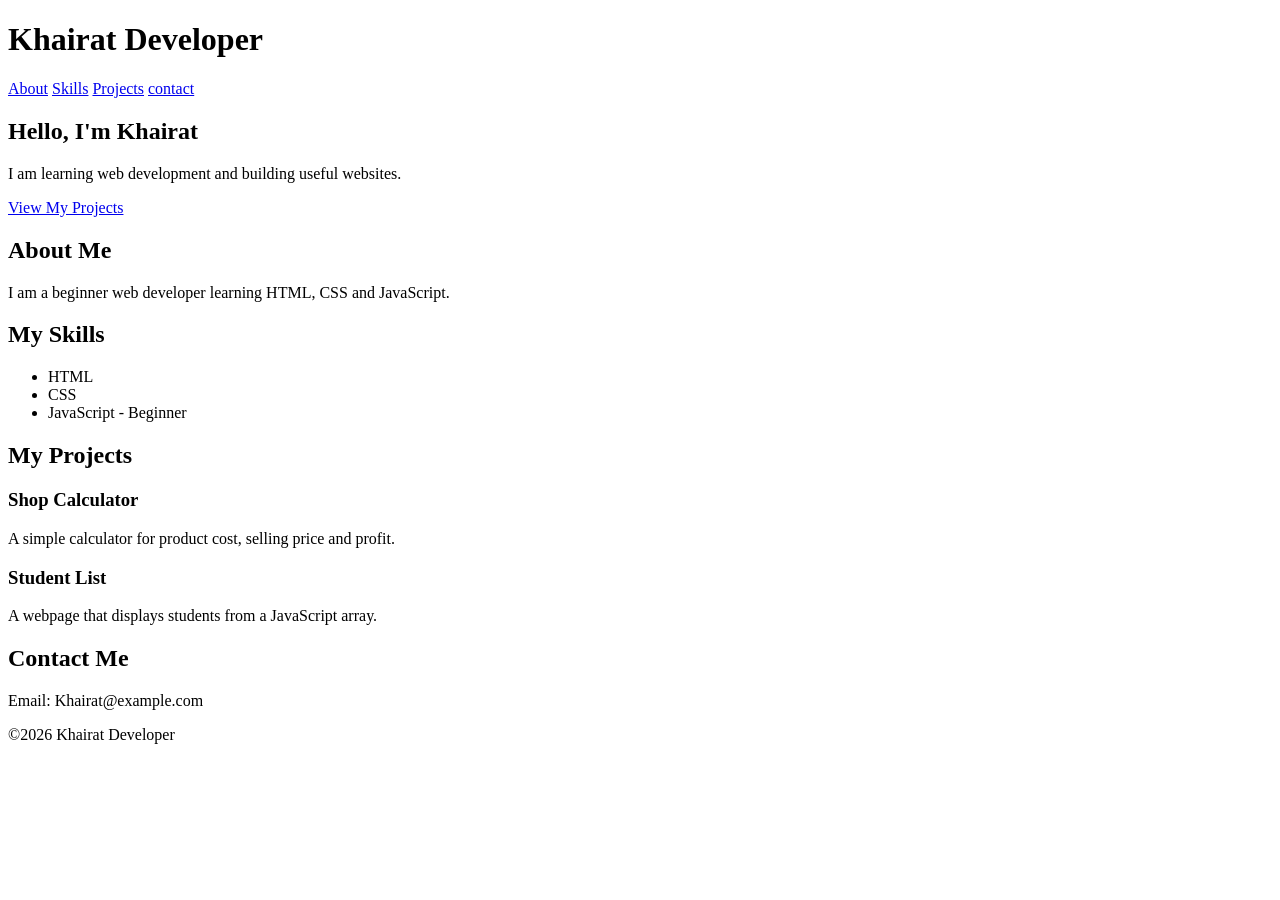
==== index.html @ 92e356dc "updated" ====
<!DOCTYPE html>
<html lang="en">
<head>
    <meta charset="UTF-8">
    <meta name="viewport" content="width=device-width, initial-scale=1.0">
    <title>Khairat Portfolio</title>
    <link rel="stylesheet" href="style.css">
</head>
<body>
    <header>
        <h1>Khairat Developer</h1>

        <nav>
            <a href="#about">About</a>
            <a href="skills">Skills</a>
            <a href="#projects">Projects</a>
            <a href="contact">contact</a>
        </nav>
    </header>
    <main>
    <section class="hero">
        <h2>Hello, I'm Khairat</h2>
        <p>I am learning web development and building useful websites.</p>
        <a class="button" href="#projects">View My Projects</a> </section> 
    </section>
    <section id="about">  
       <h2>About Me</h2> 
        <p>I am a beginner web developer learning HTML, CSS and JavaScript.</p> 
        </section> 


        <section id="skills">
            <h2>My Skills</h2>
            <ul>
                <li>HTML</li>
                <li>CSS</li>
                <li>JavaScript - Beginner</li>
            </ul>
        </section>
        <section id="Projects">
            <h2>My Projects</h2>
            <div class="project-card">
                <h3>Shop Calculator</h3>
                <p> A simple calculator for product cost, selling price and profit.</p>
            </div>
            <div class="project-card">
                <h3>Student List</h3>
                <p>A webpage that displays students from a JavaScript array.</p>
            </div>

        </section>

        <section id="contact">
            <h2>Contact Me</h2>
            <p>Email: Khairat@example.com</p>

        </section>
        </main>

        <footer>
            <p>&copy;2026 Khairat Developer</p>
        </footer>




    
</body>
</html>
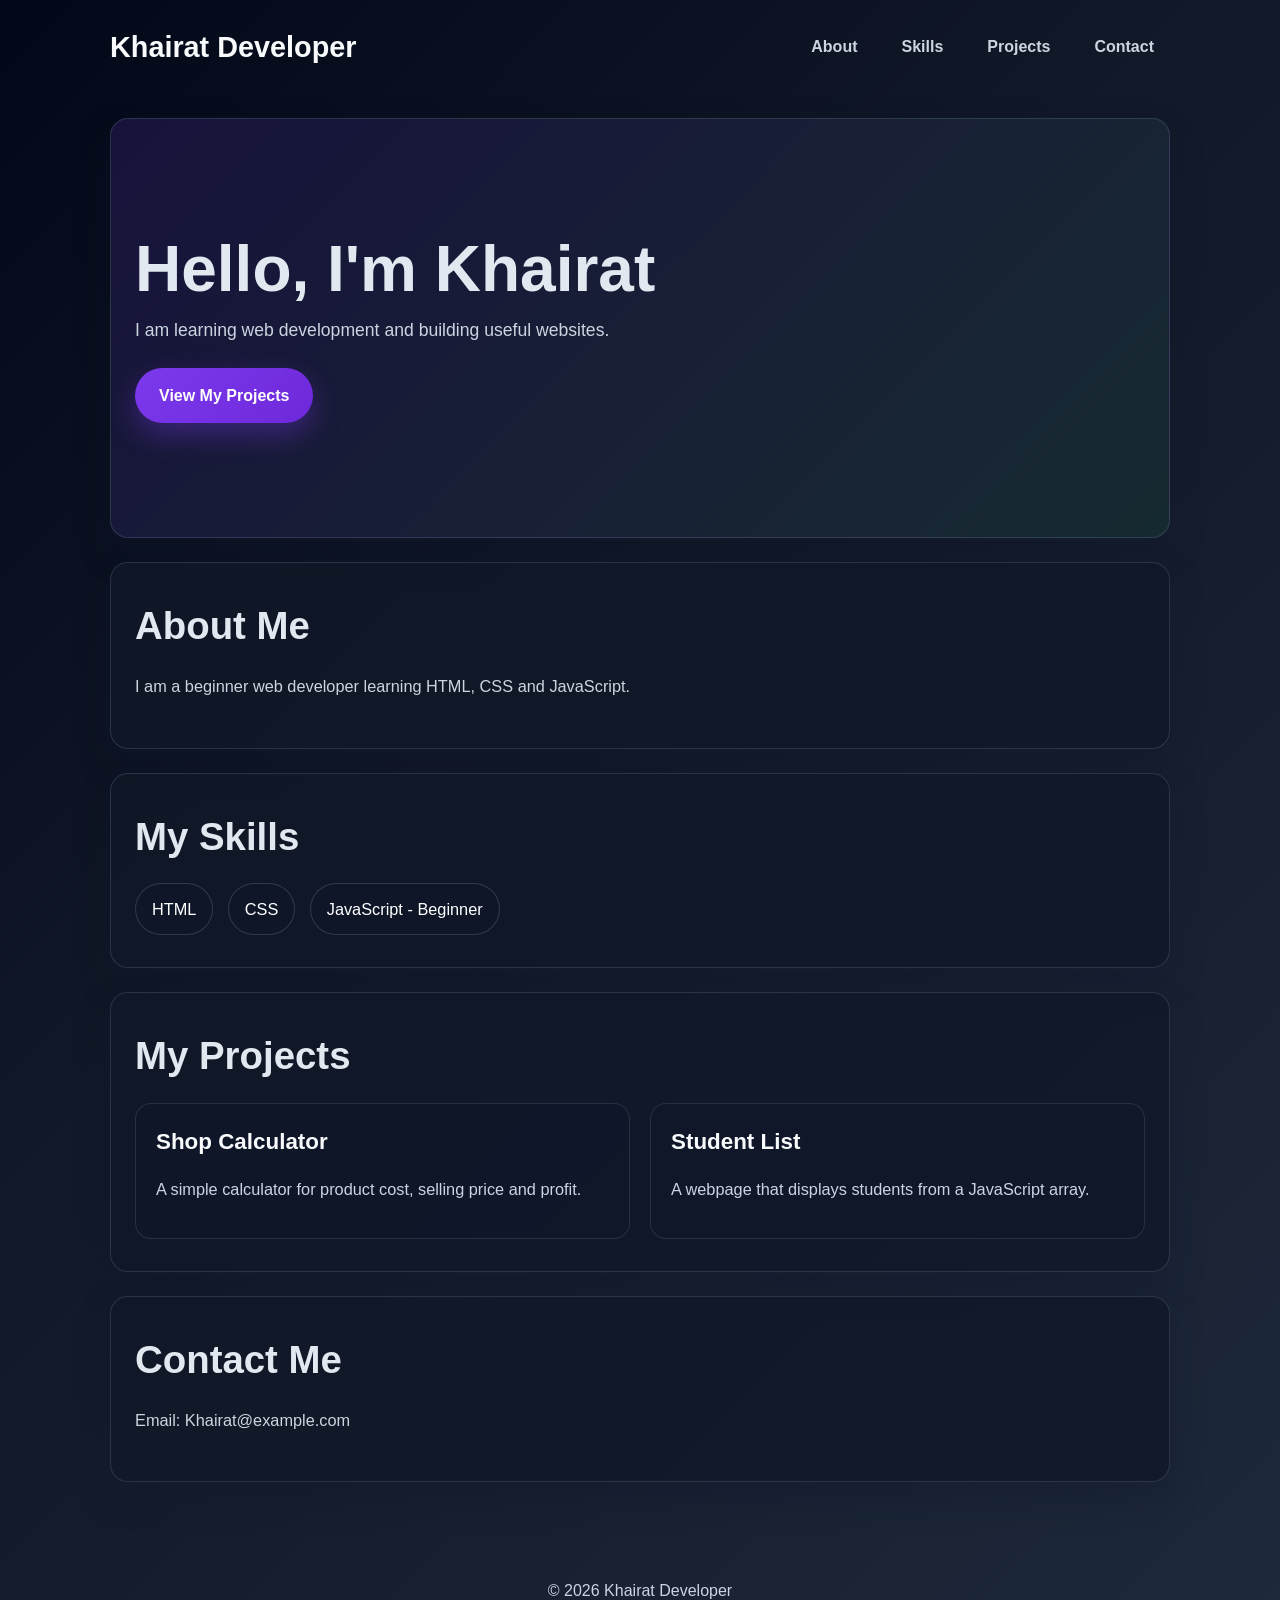
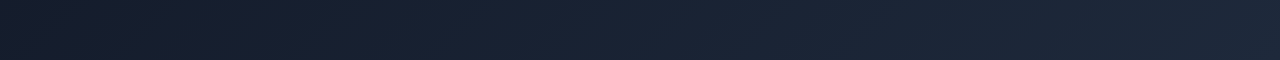
==== commit 1ee2b50c: "updated" ====
--- a/index.html
+++ b/index.html
@@ -12,22 +12,25 @@
 
         <nav>
             <a href="#about">About</a>
-            <a href="skills">Skills</a>
+            <a href="#skills">Skills</a>
             <a href="#projects">Projects</a>
-            <a href="contact">contact</a>
+            <a href="#contact">Contact</a>
         </nav>
     </header>
+
     <main>
-    <section class="hero">
-        <h2>Hello, I'm Khairat</h2>
-        <p>I am learning web development and building useful websites.</p>
-        <a class="button" href="#projects">View My Projects</a> </section> 
-    </section>
-    <section id="about">  
-       <h2>About Me</h2> 
-        <p>I am a beginner web developer learning HTML, CSS and JavaScript.</p> 
-        </section> 
+        <section class="hero">
+            <div class="hero-copy">
+                <h2>Hello, I'm Khairat</h2>
+                <p>I am learning web development and building useful websites.</p>
+                <a class="button" href="#projects">View My Projects</a>
+            </div>
+        </section>
 
+        <section id="about">
+            <h2>About Me</h2>
+            <p>I am a beginner web developer learning HTML, CSS and JavaScript.</p>
+        </section>
 
         <section id="skills">
             <h2>My Skills</h2>
@@ -37,33 +40,29 @@
                 <li>JavaScript - Beginner</li>
             </ul>
         </section>
-        <section id="Projects">
+
+        <section id="projects">
             <h2>My Projects</h2>
-            <div class="project-card">
-                <h3>Shop Calculator</h3>
-                <p> A simple calculator for product cost, selling price and profit.</p>
+            <div class="project-grid">
+                <div class="project-card">
+                    <h3>Shop Calculator</h3>
+                    <p>A simple calculator for product cost, selling price and profit.</p>
+                </div>
+                <div class="project-card">
+                    <h3>Student List</h3>
+                    <p>A webpage that displays students from a JavaScript array.</p>
+                </div>
             </div>
-            <div class="project-card">
-                <h3>Student List</h3>
-                <p>A webpage that displays students from a JavaScript array.</p>
-            </div>
-
         </section>
 
         <section id="contact">
             <h2>Contact Me</h2>
             <p>Email: Khairat@example.com</p>
+        </section>
+    </main>
 
-        </section>
-        </main>
-
-        <footer>
-            <p>&copy;2026 Khairat Developer</p>
-        </footer>
-
-
-
-
-    
+    <footer>
+        <p>&copy; 2026 Khairat Developer</p>
+    </footer>
 </body>
-</html>+</html>
--- a/style.css
+++ b/style.css
@@ -0,0 +1,207 @@
+:root {
+    --bg: #0f172a;
+    --bg-soft: #111827;
+    --card: rgba(17, 24, 39, 0.8);
+    --card-border: rgba(148, 163, 184, 0.2);
+    --text: #e2e8f0;
+    --muted: #cbd5e1;
+    --primary: #7c3aed;
+    --primary-strong: #6d28d9;
+    --accent: #22c55e;
+    --accent-soft: #bbf7d0;
+    --shadow: rgba(15, 23, 42, 0.35);
+}
+
+* {
+    box-sizing: border-box;
+}
+
+html {
+    scroll-behavior: smooth;
+}
+
+body {
+    margin: 0;
+    font-family: "Segoe UI", Tahoma, Geneva, Verdana, sans-serif;
+    line-height: 1.6;
+    background: linear-gradient(135deg, #020817 0%, #111827 40%, #1e293b 100%);
+    color: var(--text);
+}
+
+a {
+    color: inherit;
+    text-decoration: none;
+}
+
+header,
+main,
+footer {
+    max-width: 1100px;
+    margin: 0 auto;
+    padding-left: 1.25rem;
+    padding-right: 1.25rem;
+}
+
+header {
+    display: flex;
+    justify-content: space-between;
+    align-items: center;
+    padding-top: 1.5rem;
+    padding-bottom: 1.5rem;
+}
+
+header h1 {
+    margin: 0;
+    font-size: 1.8rem;
+    color: #f8fafc;
+}
+
+nav {
+    display: flex;
+    flex-wrap: wrap;
+    gap: 0.75rem;
+}
+
+nav a {
+    padding: 0.65rem 1rem;
+    border-radius: 999px;
+    font-weight: 600;
+    color: var(--muted);
+    transition: all 0.2s ease;
+}
+
+nav a:hover {
+    background: rgba(124, 58, 237, 0.18);
+    color: #fff;
+}
+
+main {
+    padding-bottom: 3rem;
+}
+
+section {
+    margin-top: 1.5rem;
+    background: var(--card);
+    border: 1px solid var(--card-border);
+    border-radius: 18px;
+    box-shadow: 0 16px 32px var(--shadow);
+    padding: 2rem 1.5rem;
+}
+
+.hero {
+    display: flex;
+    align-items: center;
+    min-height: 420px;
+    background: linear-gradient(135deg, rgba(124, 58, 237, 0.16), rgba(34, 197, 94, 0.08));
+}
+
+.hero-copy {
+    max-width: 620px;
+}
+
+.hero h2 {
+    margin: 0 0 0.75rem;
+    font-size: clamp(2.5rem, 5vw, 4.5rem);
+    line-height: 1.1;
+}
+
+.hero p {
+    margin: 0 0 1.5rem;
+    font-size: 1.1rem;
+    color: var(--muted);
+}
+
+.button {
+    display: inline-block;
+    padding: 0.9rem 1.5rem;
+    border-radius: 999px;
+    background: linear-gradient(135deg, var(--primary) 0%, var(--primary-strong) 100%);
+    color: #fff;
+    font-weight: 700;
+    transition: transform 0.2s ease, box-shadow 0.2s ease;
+    box-shadow: 0 12px 28px rgba(124, 58, 237, 0.35);
+}
+
+.button:hover {
+    transform: translateY(-2px);
+}
+
+section h2 {
+    margin-top: 0;
+    margin-bottom: 1rem;
+    font-size: clamp(1.8rem, 3vw, 2.4rem);
+}
+
+section p,
+section li {
+    color: var(--muted);
+    font-size: 1.02rem;
+}
+
+#skills ul {
+    display: flex;
+    flex-wrap: wrap;
+    gap: 0.9rem;
+    padding: 0;
+    margin: 1rem 0 0;
+    list-style: none;
+}
+
+#skills li {
+    padding: 0.75rem 1rem;
+    background: rgba(15, 23, 42, 0.9);
+    border: 1px solid rgba(148, 163, 184, 0.25);
+    border-radius: 999px;
+    color: #fff;
+}
+
+.project-grid {
+    display: grid;
+    grid-template-columns: repeat(auto-fit, minmax(220px, 1fr));
+    gap: 1.25rem;
+    margin-top: 1rem;
+}
+
+.project-card {
+    padding: 1.25rem;
+    border-radius: 16px;
+    background: rgba(15, 23, 42, 0.8);
+    border: 1px solid rgba(148, 163, 184, 0.18);
+    transition: transform 0.2s ease, border-color 0.2s ease;
+}
+
+.project-card:hover {
+    transform: translateY(-3px);
+    border-color: rgba(124, 58, 237, 0.7);
+}
+
+.project-card h3 {
+    margin-top: 0;
+    margin-bottom: 0.5rem;
+    font-size: 1.4rem;
+    color: #f8fafc;
+}
+
+footer {
+    padding-top: 2rem;
+    padding-bottom: 2.5rem;
+    text-align: center;
+    color: var(--muted);
+}
+
+@media (max-width: 700px) {
+    header {
+        flex-direction: column;
+        gap: 1rem;
+    }
+
+    nav {
+        justify-content: center;
+    }
+
+    .hero {
+        min-height: auto;
+        padding-top: 3rem;
+        padding-bottom: 3rem;
+    }
+}
